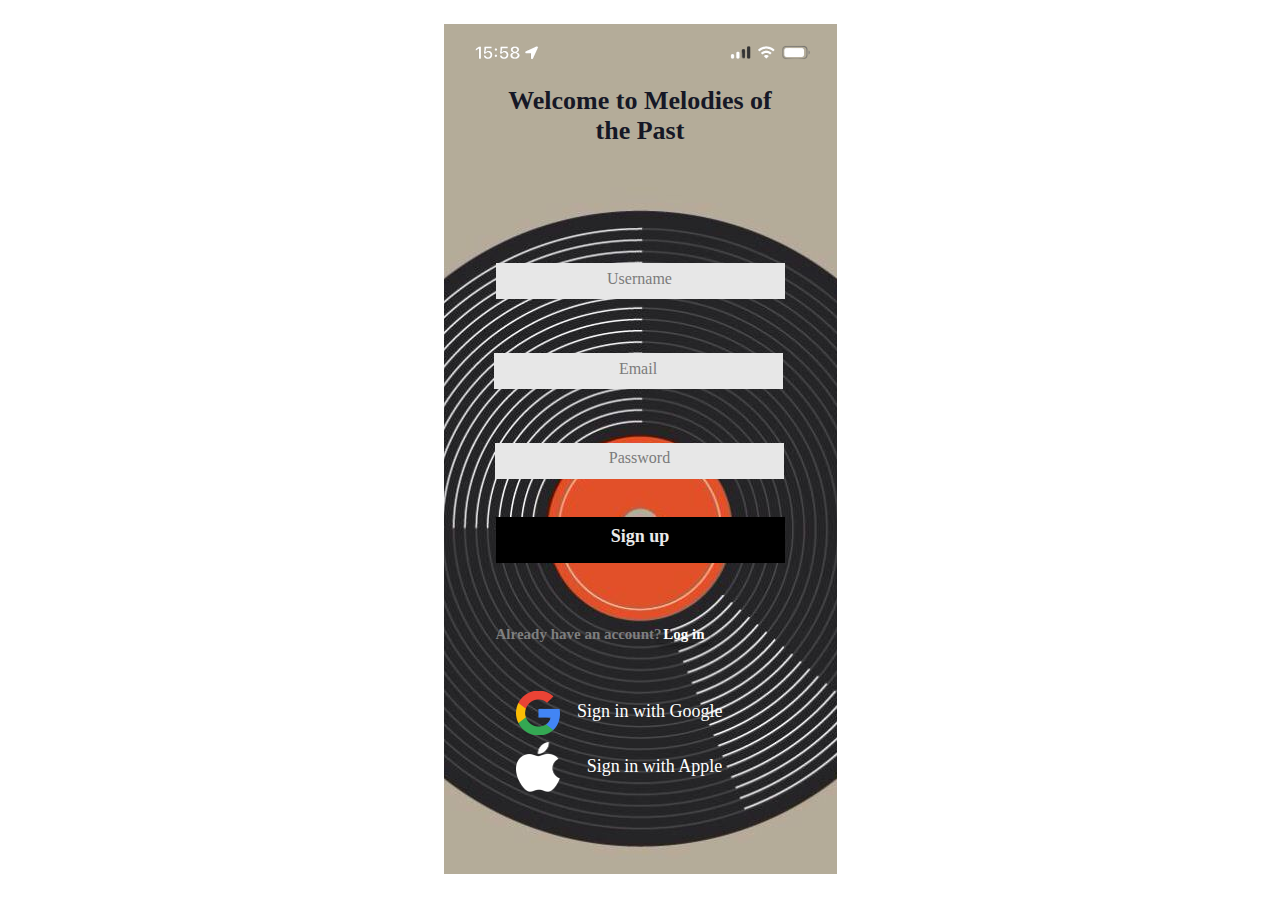
==== index.html @ b1178d1d "index" ====
<!DOCTYPE html>
<html>
<head>
    <link href="./i-phone1-pro1.css" rel="stylesheet" />
</head>
<body>
  <div class="centered-container">
    <div class="i-phone1-pro1-container">
      <div class="i-phone1-pro1-i-phone1-pro1">
          <img
            alt="f23b259ec77e9dc83ffd2f41deb059e611546"
            src="./img/screenshot-2-removebg-preview--3-1@wx.png"
            class="i-phone1-pro1-f23b259ec77e9dc83ffd2f41deb059e61"
          />
        <span class="i-phone1-pro1-text02">
          <span>Welcome to Melodies of the Past</span>
        </span>
        <div class="i-phone1-pro1-group2">
          <span class="i-phone1-pro1-text04"><span>Username</span></span>
        </div>
        <div class="i-phone1-pro1-group3">
          <span class="i-phone1-pro1-text06"><span>Email</span></span>
        </div>
        <div class="i-phone1-pro1-group125">
          <span class="i-phone1-pro1-text08"><span>Password</span></span>
        </div>
        <a href="../IPhone14PRO-3/i-phone1-pro3.html" class="login-link">
          <div class="i-phone1-pro1-group5">
            <span class="i-phone1-pro1-text10"><span>Sign up</span></span>
          </div>
        </a>
        <a href="../IPhone14PRO-2/i-phone1-pro2.html" class="login-link">
          <div>  
            <span class="i-phone1-pro1-text12">
              <span>Already have an account?</span>
            </span>  
            <span class="i-phone1-pro1-text14">Log in</span>
          </div>
        </a>
        <div class="i-phone1-pro1-frame1"></div>
        <div class="i-phone1-pro1-group123">
          <span class="i-phone1-pro1-text16">
            <span>Sign in with Google</span>
          </span>
          <img
            alt="Vector1546"
            src="./img/google.png"
            class="i-phone1-pro1-vector"
          />
        </div>
        <div class="i-phone1-pro1-group124">
          <span class="i-phone1-pro1-text18">
            <span>Sign in with Apple</span>
          </span>
          <img
            alt="VectorI1540"
            src="./img/apple.png"
            class="i-phone1-pro1-vector1"
          />
        </div>
        <img
          alt="Screenshot2removebgpreview311552"
          src="./img/image.png"
          class="i-phone1-pro1-screenshot2removebgpreview31"
        />
      </div>
    </div>
  </div>
</body>
</html>
---- i-phone1-pro1.css ----
body {
  margin: 0;
  padding: 0;
}

.centered-container {
  display: flex;
  justify-content: center;
  align-items: center;
  height: 100vh;
  background-color: rgba(255, 255, 255, 1);
}

.i-phone1-pro1-container {
  width: 100%;
  max-width: 393px;
  margin: 0 auto;
  padding: 0 24px;
  display: flex;
  flex-direction: column;
  align-items: center;
  justify-content: center;
  background-color: rgba(255, 255, 255, 1);
  }
  .i-phone1-pro1-i-phone1-pro1 {
    width: 100%;
    height: 852px;
    display: flex;
    overflow: hidden;
    position: relative;
    align-items: flex-start;
    flex-shrink: 0;
    background-color: rgba(255, 255, 255, 1);
  }
  .i-phone1-pro1-f23b259ec77e9dc83ffd2f41deb059e61 {
    top: -299px;
    left: -234px;
    width: 393px;
    height: 852px;
    position: absolute;
  }
  .i-phone1-pro1-text {
    top: 61px;
    left: 48px;
    color: rgba(22, 24, 38, 1);
    width: 202px;
    height: auto;
    position: absolute;
    font-size: 26px;
    font-weight: SemiBold;
    text-align: center;
    font-family: Montserrat;
    font-weight: 600;
    line-height: normal;
    font-stretch: normal;
    text-decoration: none;
  }
  .i-phone1-pro1-text02 {
    top: 62px;
    left: 48px;
    color: rgba(22, 24, 38, 1);
    width: 297px;
    height: auto;
    position: absolute;
    font-size: 26px;
    font-weight: SemiBold;
    text-align: center;
    font-family: Montserrat;
    font-weight: 600;
    line-height: normal;
    font-stretch: normal;
    text-decoration: none;
  }
  .i-phone1-pro1-group2 {
    top: 239px;
    left: 52px;
    width: 289px;
    height: 36px;
    display: flex;
    position: absolute;
    align-items: flex-start;
    flex-shrink: 1;
    background-color: rgba(231, 231, 231, 1);
  }
  .i-phone1-pro1-text04 {
    top: 7px;
    left: 88px;
    color: rgba(123, 123, 123, 1);
    width: 112px;
    height: auto;
    position: absolute;
    font-size: 16px;
    font-weight: Medium;
    text-align: center;
    font-family: Montserrat;
    font-weight: 500;
    line-height: normal;
    font-stretch: normal;
    text-decoration: none;
  }
  .i-phone1-pro1-group3 {
    top: 329px;
    left: 50px;
    width: 289px;
    height: 36px;
    display: flex;
    position: absolute;
    align-items: flex-start;
    flex-shrink: 1;
    background-color: rgba(231, 231, 231, 1);
  }
  .i-phone1-pro1-text06 {
    top: 6.91259765625px;
    left: 103px;
    color: rgba(123, 123, 123, 1);
    width: 83px;
    height: auto;
    position: absolute;
    font-size: 16px;
    font-weight: Medium;
    text-align: center;
    font-family: Montserrat;
    font-weight: 500;
    line-height: normal;
    font-stretch: normal;
    text-decoration: none;
  }
  .i-phone1-pro1-group125 {
    top: 419px;
    left: 51px;
    width: 289px;
    height: 36px;
    display: flex;
    position: absolute;
    align-items: flex-start;
    flex-shrink: 1;
    background-color: rgba(231, 231, 231, 1);
  }
  .i-phone1-pro1-text08 {
    top: 6.062550067901611px;
    left: 89px;
    color: rgba(123, 123, 123, 1);
    width: 112px;
    height: auto;
    position: absolute;
    font-size: 16px;
    font-weight: Medium;
    text-align: center;
    font-family: Montserrat;
    font-weight: 500;
    line-height: normal;
    font-stretch: normal;
    text-decoration: none;
  }
  .i-phone1-pro1-group5 {
    top: 493px;
    left: 52px;
    width: 289px;
    height: 46px;
    display: flex;
    position: absolute;
    align-items: flex-start;
    flex-shrink: 1;
    background-color: rgba(0, 0, 0, 1);
  }
  .i-phone1-pro1-text10 {
    top: 9px;
    left: 106px;
    color: rgba(234, 234, 234, 1);
    width: 77px;
    height: auto;
    position: absolute;
    font-size: 18px;
    font-weight: ExtraBold;
    text-align: center;
    font-family: Montserrat;
    font-weight: 800;
    line-height: normal;
    font-stretch: normal;
    text-decoration: none;
  }
  .i-phone1-pro1-text12 {
    top: 602px;
    left: 52px;
    color: rgba(127, 127, 127, 1);
    width: 196px;
    height: auto;
    position: absolute;
    font-size: 15px;
    font-weight: Bold;
    text-align: left;
    font-family: Montserrat;
    font-weight: 700;
    line-height: normal;
    font-stretch: normal;
    text-decoration: none;
  }
  .i-phone1-pro1-text14 {
    top: 602px;
    left: 215px;
    color: rgba(255, 255, 255, 1);
    width: 51px;
    height: auto;
    position: absolute;
    font-size: 15px;
    box-shadow: 0px 4px 4px 0px rgba(0, 0, 0, 0.25) ;
    font-weight: Bold;
    text-align: center;
    font-family: Montserrat;
    font-weight: 700;
    line-height: normal;
    font-stretch: normal;
    text-decoration: none;
  }
  .i-phone1-pro1-frame1 {
    top: 586px;
    left: 250px;
    width: 61px;
    height: 46px;
    display: flex;
    overflow: hidden;
    position: absolute;
    align-items: flex-start;
    flex-shrink: 0;
  }
  .i-phone1-pro1-group123 {
    top: 667px;
    left: 72px;
    width: 313.0000305175781px;
    height: 44px;
    display: flex;
    position: absolute;
    align-items: flex-start;
    flex-shrink: 1;
  }
  .i-phone1-pro1-text16 {
    top: 9.830810546875px;
    left: 61.4478759765625px;
    color: rgba(255, 255, 255, 1);
    width: 252px;
    height: auto;
    position: absolute;
    font-size: 18px;
    font-weight: Medium;
    text-align: left;
    font-family: Montserrat;
    font-weight: 500;
    line-height: normal;
    font-stretch: normal;
    text-decoration: none;
  }
  .i-phone1-pro1-vector {
    top: 0px;
    left: 0px;
    width: 44px;
    height: 44px;
    position: absolute;
  }
  .i-phone1-pro1-group124 {
    top: 718px;
    left: 72px;
    width: 313px;
    height: 50px;
    display: flex;
    position: absolute;
    align-items: flex-start;
    flex-shrink: 0;
  }
  .i-phone1-pro1-text18 {
    top: 13.636361122131348px;
    left: 71.21954345703125px;
    color: rgba(255, 255, 255, 1);
    width: 242px;
    height: auto;
    position: absolute;
    font-size: 18px;
    font-weight: Medium;
    text-align: left;
    font-family: Montserrat;
    font-weight: 500;
    line-height: normal;
    font-stretch: normal;
    text-decoration: none;
  }
  .i-phone1-pro1-vector1 {
    top: 0px;
    left: 0px;
    width: 44px;
    height: 50px;
    position: absolute;
  }
  .i-phone1-pro1-screenshot2removebgpreview31 {
    top: 7px;
    left: 0px;
    width: 393px;
    height: 43px;
    position: absolute;
  }
  @media(max-width: 2800px) {
    .i-phone1-pro1-f23b259ec77e9dc83ffd2f41deb059e61 {
      top: -2px;
      left: 0px;
      width: 393px;
      height: 852px;
    }
  }

.login-link {
    text-decoration: none; /* remove underline */
    color: white; /* change color to white */
}
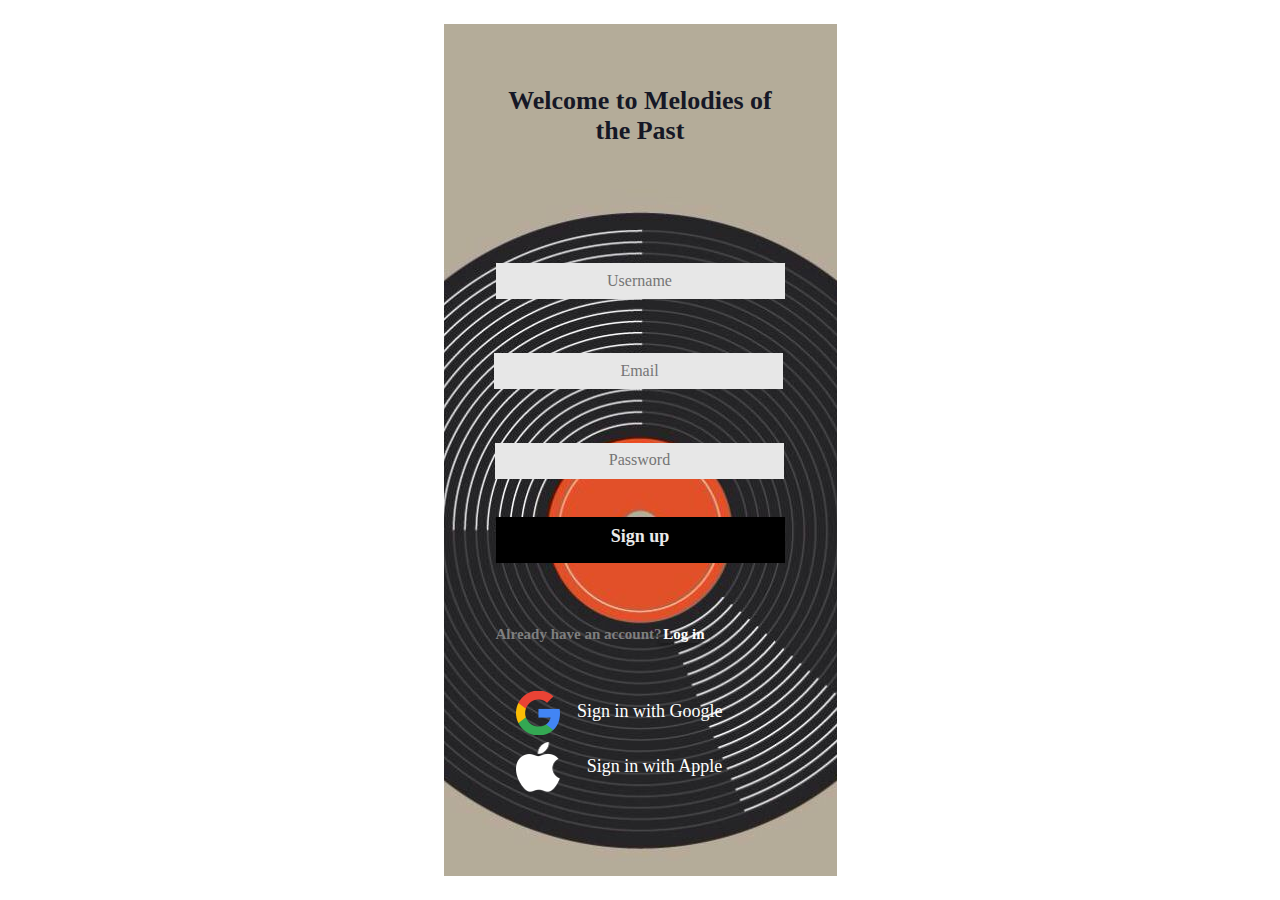
==== commit f88a97a1: "Databased "created"" ====
--- a/index.html
+++ b/index.html
@@ -2,6 +2,7 @@
 <html>
 <head>
     <link href="./i-phone1-pro1.css" rel="stylesheet" />
+    <link href="./Backend.js" rel="stylesheet">
 </head>
 <body>
   <div class="centered-container">
@@ -16,14 +17,14 @@
           <span>Welcome to Melodies of the Past</span>
         </span>
         <div class="i-phone1-pro1-group2">
-          <span class="i-phone1-pro1-text04"><span>Username</span></span>
+          <span class="i-phone1-pro1-text04"><span><input type="text" id="username-input" class="search-input" placeholder="Username" /></span></span>
         </div>
         <div class="i-phone1-pro1-group3">
-          <span class="i-phone1-pro1-text06"><span>Email</span></span>
+          <span class="i-phone1-pro1-text06"><span><input type="email" id="email-input" class="search-input" placeholder="Email" /></span></span>
         </div>
         <div class="i-phone1-pro1-group125">
-          <span class="i-phone1-pro1-text08"><span>Password</span></span>
-        </div>
+          <span class="i-phone1-pro1-text08"><span><input type="password" id="password-input" class="search-input" placeholder="Password" /></span></span>
+        </div>        
         <a href="../IPhone14PRO-3/i-phone1-pro3.html" class="login-link">
           <div class="i-phone1-pro1-group5">
             <span class="i-phone1-pro1-text10"><span>Sign up</span></span>
--- a/i-phone1-pro1.css
+++ b/i-phone1-pro1.css
@@ -10,7 +10,25 @@
   height: 100vh;
   background-color: rgba(255, 255, 255, 1);
 }
-
+.search-input {
+  border: none;
+  background: none;
+  outline: none;
+  top: 1px;
+  left: -2px;
+  color: rgba(123, 123, 123, 1);
+  width: 112px;
+  height: auto;
+  position: absolute;
+  font-size: 16px;
+  font-weight: Medium;
+  text-align: center;
+  font-family: Montserrat;
+  font-weight: 500;
+  line-height: normal;
+  font-stretch: normal;
+  text-decoration: none;
+}
 .i-phone1-pro1-container {
   width: 100%;
   max-width: 393px;
@@ -32,29 +50,6 @@
     flex-shrink: 0;
     background-color: rgba(255, 255, 255, 1);
   }
-  .i-phone1-pro1-f23b259ec77e9dc83ffd2f41deb059e61 {
-    top: -299px;
-    left: -234px;
-    width: 393px;
-    height: 852px;
-    position: absolute;
-  }
-  .i-phone1-pro1-text {
-    top: 61px;
-    left: 48px;
-    color: rgba(22, 24, 38, 1);
-    width: 202px;
-    height: auto;
-    position: absolute;
-    font-size: 26px;
-    font-weight: SemiBold;
-    text-align: center;
-    font-family: Montserrat;
-    font-weight: 600;
-    line-height: normal;
-    font-stretch: normal;
-    text-decoration: none;
-  }
   .i-phone1-pro1-text02 {
     top: 62px;
     left: 48px;
@@ -111,7 +106,7 @@
   }
   .i-phone1-pro1-text06 {
     top: 6.91259765625px;
-    left: 103px;
+    left: 90px;
     color: rgba(123, 123, 123, 1);
     width: 83px;
     height: auto;
@@ -287,13 +282,6 @@
     left: 0px;
     width: 44px;
     height: 50px;
-    position: absolute;
-  }
-  .i-phone1-pro1-screenshot2removebgpreview31 {
-    top: 7px;
-    left: 0px;
-    width: 393px;
-    height: 43px;
     position: absolute;
   }
   @media(max-width: 2800px) {
